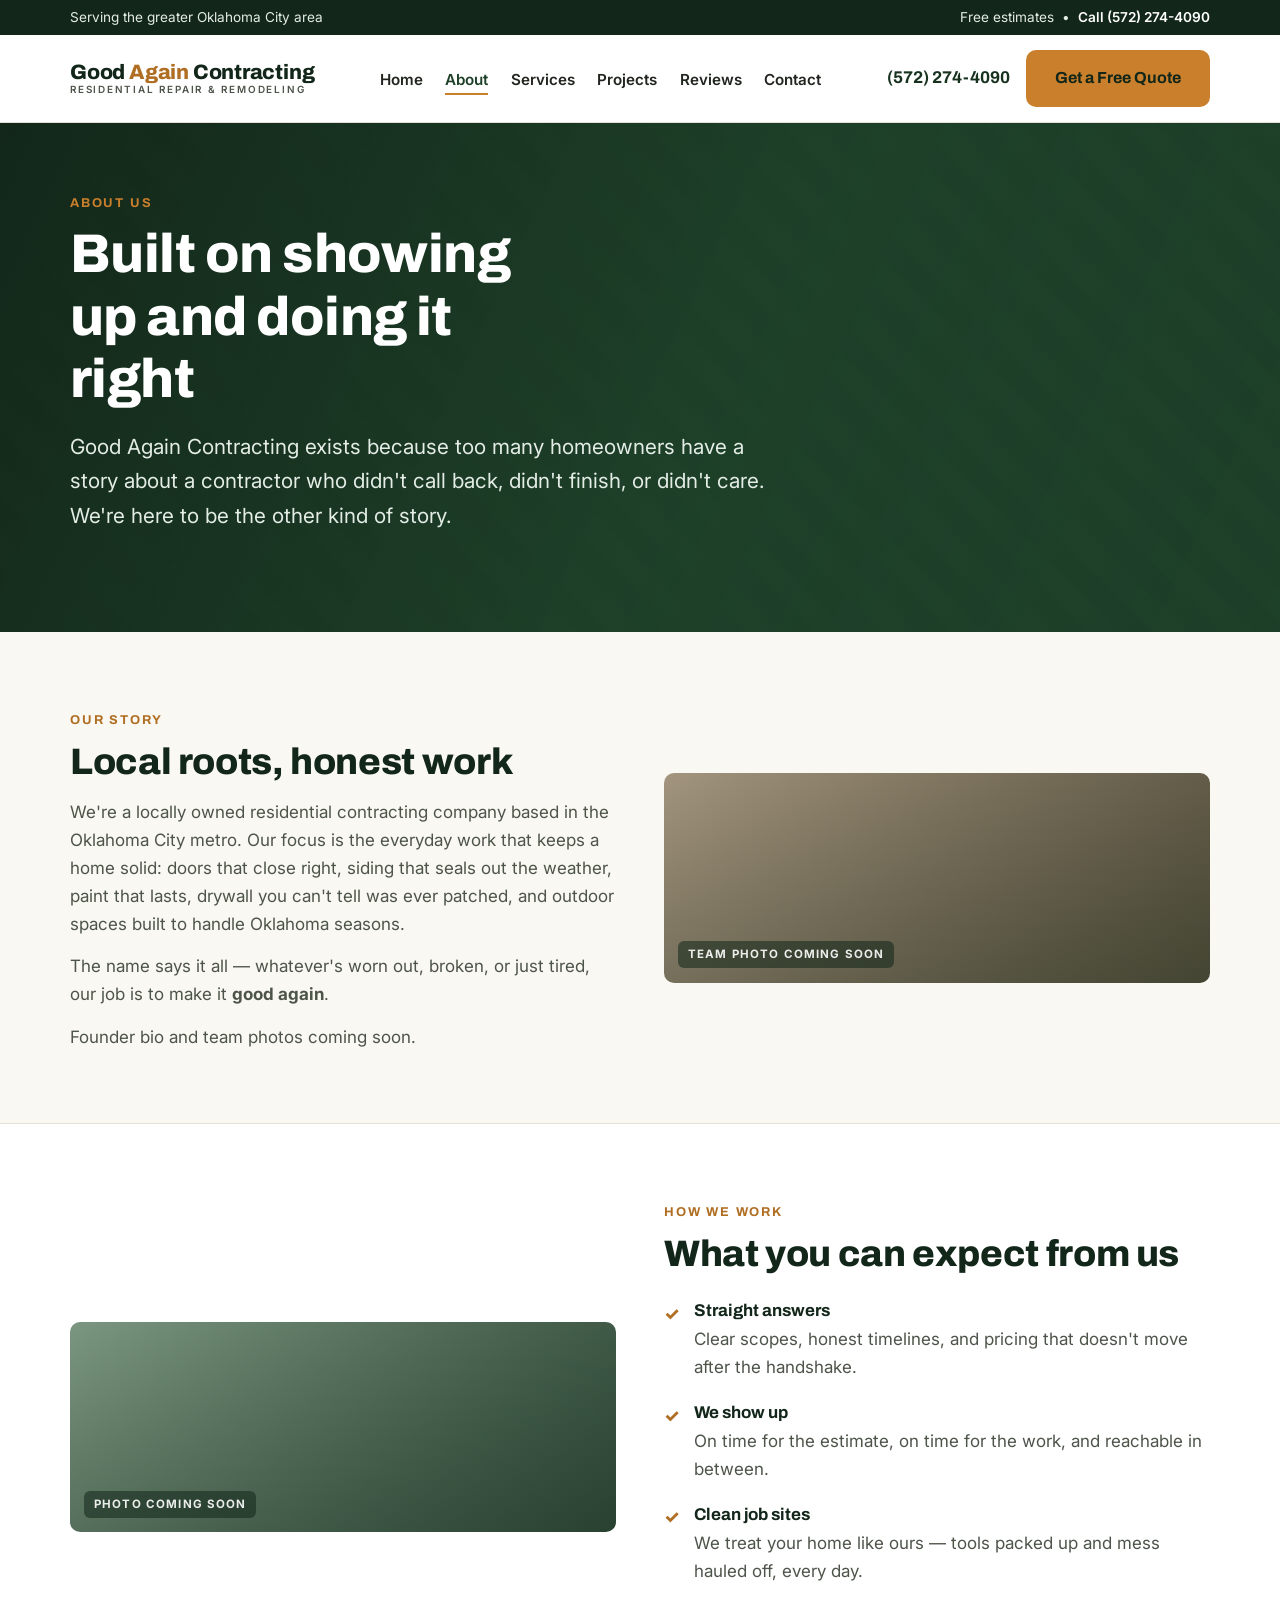
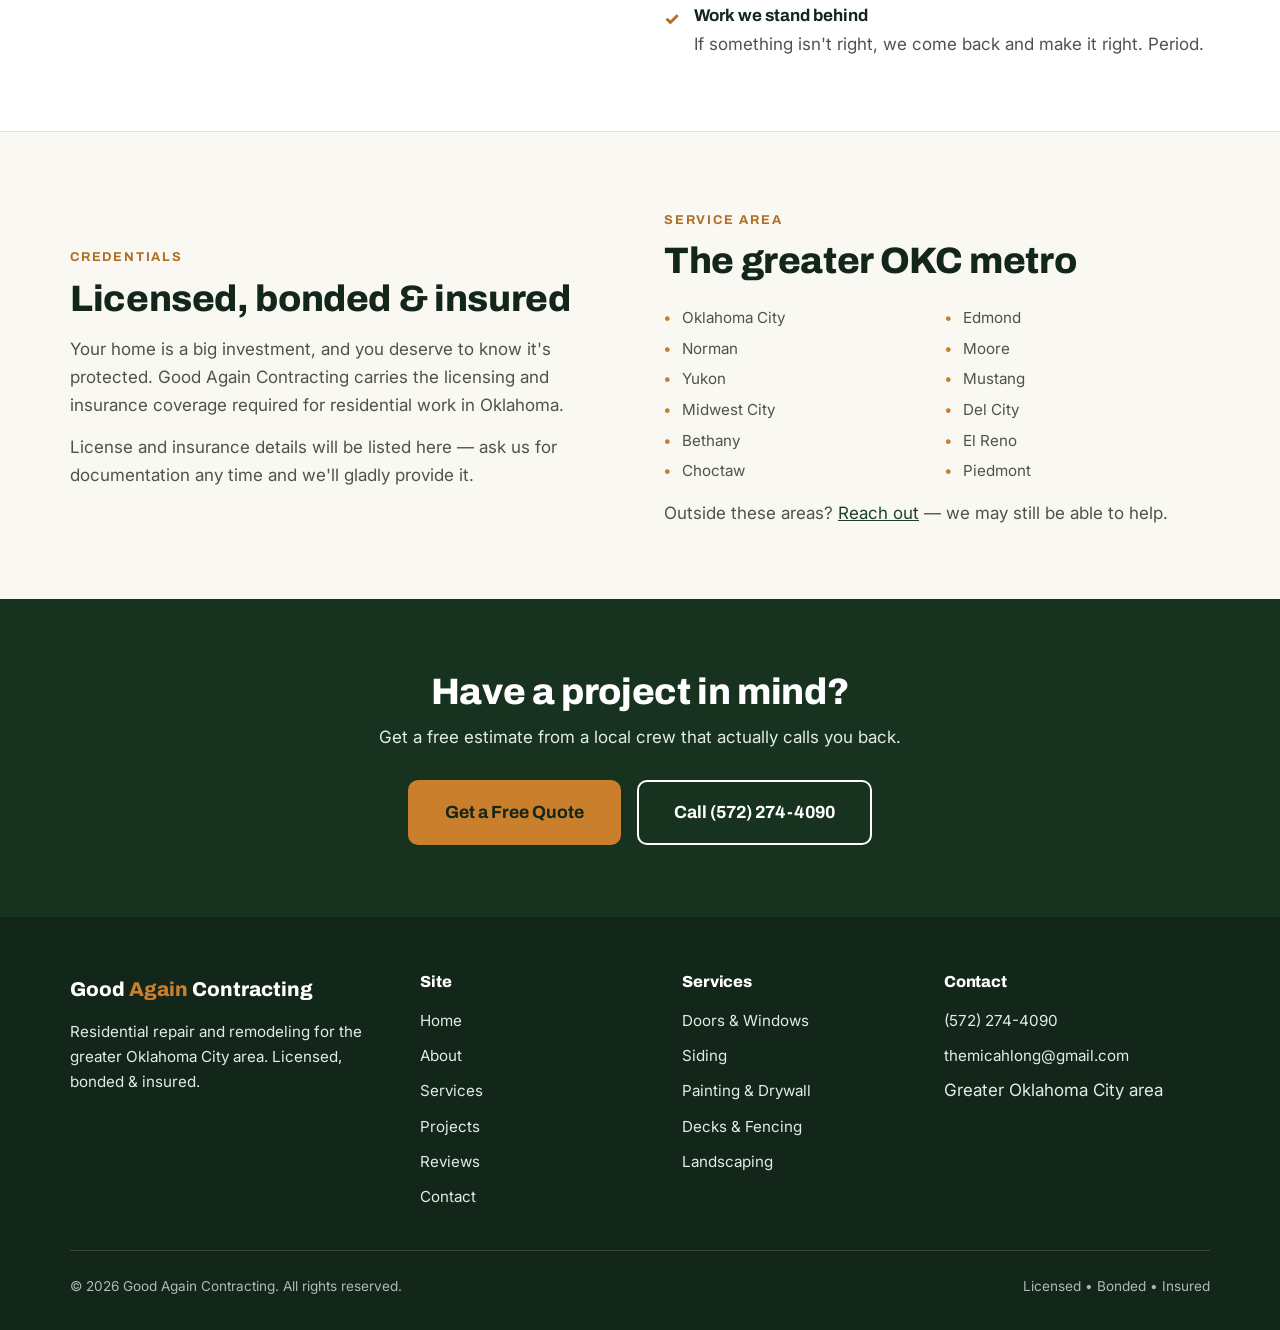
==== about.html @ e202e6f5 "Good Again Contracting marketing site Co-Authored-By: Claude Fable 5 <noreply@anthropic.com>" ====
<!DOCTYPE html>
<html lang="en">
<head>
  <meta charset="UTF-8" />
  <meta name="viewport" content="width=device-width, initial-scale=1.0" />
  <title>About Us | Good Again Contracting — OKC Residential Contractor</title>
  <meta name="description" content="Meet Good Again Contracting — a locally owned, licensed and insured residential contractor serving Oklahoma City, Edmond, Norman, Moore, Yukon, and the surrounding metro." />
  <meta name="geo.region" content="US-OK" />
  <meta name="geo.placename" content="Oklahoma City" />
  <link rel="preconnect" href="https://fonts.googleapis.com" />
  <link rel="preconnect" href="https://fonts.gstatic.com" crossorigin />
  <link href="https://fonts.googleapis.com/css2?family=Archivo:wght@700;800&family=Inter:wght@400;500;600;700&display=swap" rel="stylesheet" />
  <link rel="stylesheet" href="css/styles.css" />
</head>
<body>
  <a class="skip-link" href="#main">Skip to main content</a>

  <div class="topbar">
    <div class="container">
      <span>Serving the greater Oklahoma City area</span>
      <span>Free estimates &nbsp;•&nbsp; <a href="tel:+15722744090">Call (572) 274-4090</a></span>
    </div>
  </div>

  <header class="site-header">
    <div class="container">
      <a class="wordmark" href="index.html">Good <span>Again</span> Contracting<small>Residential Repair &amp; Remodeling</small></a>
      <button class="nav-toggle" aria-expanded="false" aria-controls="site-nav">Menu</button>
      <nav class="site-nav" id="site-nav" aria-label="Main navigation">
        <ul>
          <li><a href="index.html">Home</a></li>
          <li><a href="about.html" aria-current="page">About</a></li>
          <li><a href="services.html">Services</a></li>
          <li><a href="projects.html">Projects</a></li>
          <li><a href="reviews.html">Reviews</a></li>
          <li><a href="contact.html">Contact</a></li>
        </ul>
      </nav>
      <div class="header-cta">
        <a class="header-phone" href="tel:+15722744090">(572) 274-4090</a>
        <a class="btn btn--primary" href="contact.html">Get a Free Quote</a>
      </div>
    </div>
  </header>

  <main id="main">

    <section class="hero" style="padding: 4rem 0;">
      <div class="container">
        <span class="kicker" style="color: var(--amber-500);">About us</span>
        <h1>Built on showing up and doing it right</h1>
        <p class="tagline">Good Again Contracting exists because too many homeowners have a story about a contractor who didn't call back, didn't finish, or didn't care. We're here to be the other kind of story.</p>
      </div>
    </section>

    <section class="section">
      <div class="container split">
        <div>
          <span class="kicker">Our story</span>
          <h2>Local roots, honest work</h2>
          <p style="margin-top: 0.9rem;">We're a locally owned residential contracting company based in the Oklahoma City metro. Our focus is the everyday work that keeps a home solid: doors that close right, siding that seals out the weather, paint that lasts, drywall you can't tell was ever patched, and outdoor spaces built to handle Oklahoma seasons.</p>
          <p style="margin-top: 0.9rem;">The name says it all — whatever's worn out, broken, or just tired, our job is to make it <strong>good again</strong>.</p>
          <p style="margin-top: 0.9rem;"><!-- TODO: Replace with founder bio, photo, and company history when available. -->Founder bio and team photos coming soon.</p>
        </div>
        <div class="ph ph--d" role="img" aria-label="Placeholder photo — the Good Again Contracting team"><span>Team photo coming soon</span></div>
      </div>
    </section>

    <section class="section section--alt">
      <div class="container split">
        <div class="ph ph--a" role="img" aria-label="Placeholder photo — job site in progress"><span>Photo coming soon</span></div>
        <div>
          <span class="kicker">How we work</span>
          <h2>What you can expect from us</h2>
          <ul class="value-list" style="margin-top: 1.4rem;">
            <li><strong>Straight answers</strong> Clear scopes, honest timelines, and pricing that doesn't move after the handshake.</li>
            <li><strong>We show up</strong> On time for the estimate, on time for the work, and reachable in between.</li>
            <li><strong>Clean job sites</strong> We treat your home like ours — tools packed up and mess hauled off, every day.</li>
            <li><strong>Work we stand behind</strong> If something isn't right, we come back and make it right. Period.</li>
          </ul>
        </div>
      </div>
    </section>

    <section class="section">
      <div class="container split">
        <div>
          <span class="kicker">Credentials</span>
          <h2>Licensed, bonded &amp; insured</h2>
          <p style="margin-top: 0.9rem;">Your home is a big investment, and you deserve to know it's protected. Good Again Contracting carries the licensing and insurance coverage required for residential work in Oklahoma.</p>
          <p style="margin-top: 0.9rem;"><!-- TODO: Insert license numbers, bond details, and insurance certificates. -->License and insurance details will be listed here — ask us for documentation any time and we'll gladly provide it.</p>
        </div>
        <div>
          <span class="kicker">Service area</span>
          <h2>The greater OKC metro</h2>
          <ul class="area-list" style="margin-top: 1.4rem;">
            <li>Oklahoma City</li>
            <li>Edmond</li>
            <li>Norman</li>
            <li>Moore</li>
            <li>Yukon</li>
            <li>Mustang</li>
            <li>Midwest City</li>
            <li>Del City</li>
            <li>Bethany</li>
            <li>El Reno</li>
            <li>Choctaw</li>
            <li>Piedmont</li>
          </ul>
          <p style="margin-top: 1rem;">Outside these areas? <a href="contact.html">Reach out</a> — we may still be able to help.</p>
        </div>
      </div>
    </section>

    <section class="section section--green cta-band">
      <div class="container">
        <h2>Have a project in mind?</h2>
        <p>Get a free estimate from a local crew that actually calls you back.</p>
        <div class="hero-actions">
          <a class="btn btn--primary btn--lg" href="contact.html">Get a Free Quote</a>
          <a class="btn btn--outline-light btn--lg" href="tel:+15722744090">Call (572) 274-4090</a>
        </div>
      </div>
    </section>

  </main>

  <footer class="site-footer">
    <div class="container">
      <div class="footer-grid">
        <div>
          <div class="footer-wordmark">Good <span>Again</span> Contracting</div>
          <p style="margin-top: 0.8rem;">Residential repair and remodeling for the greater Oklahoma City area. Licensed, bonded &amp; insured.</p>
        </div>
        <div>
          <h4>Site</h4>
          <ul>
            <li><a href="index.html">Home</a></li>
            <li><a href="about.html">About</a></li>
            <li><a href="services.html">Services</a></li>
            <li><a href="projects.html">Projects</a></li>
            <li><a href="reviews.html">Reviews</a></li>
            <li><a href="contact.html">Contact</a></li>
          </ul>
        </div>
        <div>
          <h4>Services</h4>
          <ul>
            <li><a href="services.html#doors">Doors &amp; Windows</a></li>
            <li><a href="services.html#siding">Siding</a></li>
            <li><a href="services.html#painting">Painting &amp; Drywall</a></li>
            <li><a href="services.html#decks">Decks &amp; Fencing</a></li>
            <li><a href="services.html#landscaping">Landscaping</a></li>
          </ul>
        </div>
        <div>
          <h4>Contact</h4>
          <ul>
            <li><a href="tel:+15722744090">(572) 274-4090</a></li>
            <li><a href="mailto:themicahlong@gmail.com">themicahlong@gmail.com</a></li>
            <li>Greater Oklahoma City area</li>
          </ul>
        </div>
      </div>
      <div class="footer-bottom">
        <span>© <span data-year></span> Good Again Contracting. All rights reserved.</span>
        <span>Licensed • Bonded • Insured</span>
      </div>
    </div>
  </footer>

  <a class="float-call" href="tel:+15722744090">📞 Call Now</a>
  <script src="js/main.js"></script>
</body>
</html>
---- css/styles.css ----
/* ============================================================
   Good Again Contracting — site styles
   Palette: deep forest green + warm amber on warm off-white
   ============================================================ */

:root {
  --green-950: #122619;
  --green-900: #17321f;
  --green-800: #1e4029;
  --green-700: #2a5538;
  --green-100: #e3ece5;
  --amber-600: #b06e22;
  --amber-500: #c97f2b;
  --amber-100: #f6e8d4;
  --paper: #faf8f3;
  --white: #ffffff;
  --ink: #21251f;
  --ink-soft: #4d5449;
  --line: #e4e0d6;
  --radius: 10px;
  --shadow: 0 2px 14px rgba(18, 38, 25, 0.08);
  --shadow-lg: 0 10px 34px rgba(18, 38, 25, 0.14);
  --font-head: "Archivo", "Segoe UI", Arial, sans-serif;
  --font-body: "Inter", "Segoe UI", Arial, sans-serif;
}

* { box-sizing: border-box; margin: 0; padding: 0; }

html { scroll-behavior: smooth; }

body {
  font-family: var(--font-body);
  font-size: 1.0625rem;
  line-height: 1.65;
  color: var(--ink);
  background: var(--paper);
}

img { max-width: 100%; display: block; }

h1, h2, h3, h4 {
  font-family: var(--font-head);
  font-weight: 800;
  line-height: 1.15;
  color: var(--green-950);
  letter-spacing: -0.01em;
}

h1 { font-size: clamp(2.1rem, 5.5vw, 3.4rem); }
h2 { font-size: clamp(1.6rem, 3.5vw, 2.3rem); }
h3 { font-size: 1.25rem; }

p { color: var(--ink-soft); }

a { color: var(--green-800); }

.container {
  width: min(1140px, 92%);
  margin: 0 auto;
}

.section { padding: 4.5rem 0; }
.section--tight { padding: 3rem 0; }
.section--alt { background: var(--white); border-top: 1px solid var(--line); border-bottom: 1px solid var(--line); }
.section--green { background: var(--green-900); }
.section--green h2 { color: var(--white); }
.section--green p { color: var(--green-100); }

.kicker {
  display: inline-block;
  font-family: var(--font-head);
  font-weight: 700;
  font-size: 0.8rem;
  letter-spacing: 0.14em;
  text-transform: uppercase;
  color: var(--amber-600);
  margin-bottom: 0.6rem;
}

.section-head { max-width: 640px; margin-bottom: 2.5rem; }
.section-head--center { margin-left: auto; margin-right: auto; text-align: center; }
.section-head p { margin-top: 0.75rem; }

/* ---------- Buttons ---------- */

.btn {
  display: inline-block;
  font-family: var(--font-head);
  font-weight: 700;
  font-size: 1rem;
  text-decoration: none;
  text-align: center;
  padding: 0.85rem 1.7rem;
  border-radius: var(--radius);
  border: 2px solid transparent;
  cursor: pointer;
  transition: background 0.15s ease, color 0.15s ease, border-color 0.15s ease;
}

.btn--primary { background: var(--amber-500); color: var(--green-950); }
.btn--primary:hover, .btn--primary:focus { background: var(--amber-600); color: var(--white); }

.btn--outline { border-color: var(--green-800); color: var(--green-800); background: transparent; }
.btn--outline:hover, .btn--outline:focus { background: var(--green-800); color: var(--white); }

.btn--outline-light { border-color: var(--white); color: var(--white); background: transparent; }
.btn--outline-light:hover, .btn--outline-light:focus { background: var(--white); color: var(--green-900); }

.btn--lg { padding: 1rem 2.2rem; font-size: 1.1rem; }

/* ---------- Header ---------- */

.topbar {
  background: var(--green-950);
  color: var(--green-100);
  font-size: 0.85rem;
  padding: 0.4rem 0;
}

.topbar .container {
  display: flex;
  justify-content: space-between;
  gap: 1rem;
  flex-wrap: wrap;
}

.topbar a { color: var(--white); text-decoration: none; font-weight: 600; }
.topbar a:hover { text-decoration: underline; }

.site-header {
  position: sticky;
  top: 0;
  z-index: 50;
  background: var(--white);
  border-bottom: 1px solid var(--line);
}

.site-header.is-scrolled { box-shadow: var(--shadow); }

.site-header .container {
  display: flex;
  align-items: center;
  justify-content: space-between;
  gap: 1rem;
  padding-top: 0.9rem;
  padding-bottom: 0.9rem;
}

.wordmark {
  font-family: var(--font-head);
  font-weight: 800;
  font-size: 1.3rem;
  line-height: 1.1;
  color: var(--green-950);
  text-decoration: none;
  letter-spacing: -0.01em;
}

.wordmark span { color: var(--amber-600); }

.wordmark small {
  display: block;
  font-family: var(--font-body);
  font-weight: 600;
  font-size: 0.62rem;
  letter-spacing: 0.18em;
  text-transform: uppercase;
  color: var(--ink-soft);
}

.site-nav ul {
  display: flex;
  gap: 1.4rem;
  list-style: none;
  align-items: center;
}

.site-nav a {
  font-weight: 600;
  font-size: 0.95rem;
  text-decoration: none;
  color: var(--ink);
  padding: 0.3rem 0;
  border-bottom: 2px solid transparent;
}

.site-nav a:hover { color: var(--green-800); }
.site-nav a[aria-current="page"] { color: var(--green-800); border-bottom-color: var(--amber-500); }

.header-cta { display: flex; align-items: center; gap: 1rem; }

.header-phone {
  font-family: var(--font-head);
  font-weight: 700;
  text-decoration: none;
  color: var(--green-900);
  white-space: nowrap;
}
.header-phone:hover { color: var(--amber-600); }

.nav-toggle {
  display: none;
  background: none;
  border: 2px solid var(--green-900);
  border-radius: 8px;
  padding: 0.4rem 0.65rem;
  font-family: var(--font-head);
  font-weight: 700;
  font-size: 0.9rem;
  color: var(--green-900);
  cursor: pointer;
}

/* ---------- Hero ---------- */

.hero {
  background:
    linear-gradient(115deg, rgba(18, 38, 25, 0.96) 0%, rgba(30, 64, 41, 0.88) 55%, rgba(30, 64, 41, 0.72) 100%),
    repeating-linear-gradient(45deg, #1e4029 0 24px, #1a3a25 24px 48px);
  color: var(--white);
  padding: 6rem 0 6.5rem;
}

.hero h1 { color: var(--white); max-width: 15ch; }

.hero .tagline {
  font-size: clamp(1.05rem, 2vw, 1.3rem);
  color: var(--green-100);
  max-width: 55ch;
  margin: 1.2rem 0 2.2rem;
}

.hero-actions { display: flex; gap: 1rem; flex-wrap: wrap; }

.hero-trust {
  display: flex;
  flex-wrap: wrap;
  gap: 0.6rem 1.8rem;
  margin-top: 2.8rem;
  padding-top: 1.6rem;
  border-top: 1px solid rgba(255, 255, 255, 0.22);
  list-style: none;
}

.hero-trust li {
  font-size: 0.92rem;
  font-weight: 600;
  color: var(--green-100);
  display: flex;
  align-items: center;
  gap: 0.45rem;
}

.hero-trust li::before { content: "✓"; color: var(--amber-500); font-weight: 800; }

/* ---------- Placeholder photos ---------- */

.ph {
  border-radius: var(--radius);
  min-height: 210px;
  display: flex;
  align-items: flex-end;
  padding: 0.9rem;
  background:
    linear-gradient(160deg, rgba(18, 38, 25, 0.15), rgba(18, 38, 25, 0.55)),
    linear-gradient(135deg, #7d9b83, #44614d);
}

.ph--a { background: linear-gradient(160deg, rgba(18,38,25,.12), rgba(18,38,25,.5)), linear-gradient(135deg, #8aa68f, #3f5c48); }
.ph--b { background: linear-gradient(160deg, rgba(18,38,25,.12), rgba(18,38,25,.5)), linear-gradient(135deg, #c8a06a, #8a6534); }
.ph--c { background: linear-gradient(160deg, rgba(18,38,25,.12), rgba(18,38,25,.5)), linear-gradient(135deg, #9aa9b5, #5c6d7a); }
.ph--d { background: linear-gradient(160deg, rgba(18,38,25,.12), rgba(18,38,25,.5)), linear-gradient(135deg, #b7a48c, #75634c); }

.ph span {
  font-size: 0.72rem;
  font-weight: 700;
  letter-spacing: 0.1em;
  text-transform: uppercase;
  color: rgba(255, 255, 255, 0.9);
  background: rgba(18, 38, 25, 0.55);
  padding: 0.25rem 0.6rem;
  border-radius: 6px;
}

/* ---------- Cards & grids ---------- */

.grid { display: grid; gap: 1.5rem; }
.grid--2 { grid-template-columns: repeat(2, 1fr); }
.grid--3 { grid-template-columns: repeat(3, 1fr); }
.grid--4 { grid-template-columns: repeat(4, 1fr); }

.card {
  background: var(--white);
  border: 1px solid var(--line);
  border-radius: var(--radius);
  overflow: hidden;
  box-shadow: var(--shadow);
  display: flex;
  flex-direction: column;
}

.card .ph { border-radius: 0; min-height: 180px; }

.card-body { padding: 1.3rem; flex: 1; display: flex; flex-direction: column; gap: 0.55rem; }
.card-body h3 { color: var(--green-900); }
.card-body p { font-size: 0.97rem; flex: 1; }

.card-link {
  font-family: var(--font-head);
  font-weight: 700;
  font-size: 0.95rem;
  color: var(--amber-600);
  text-decoration: none;
}
.card-link:hover { text-decoration: underline; }

/* Stat / trust band */

.stats {
  display: grid;
  grid-template-columns: repeat(4, 1fr);
  gap: 1.5rem;
  text-align: center;
}

.stat strong {
  display: block;
  font-family: var(--font-head);
  font-weight: 800;
  font-size: 2rem;
  color: var(--amber-500);
}

.stat span { color: var(--green-100); font-size: 0.95rem; }

/* ---------- Portfolio filters ---------- */

.filters {
  display: flex;
  flex-wrap: wrap;
  gap: 0.6rem;
  margin-bottom: 2rem;
}

.filter-btn {
  font-family: var(--font-head);
  font-weight: 700;
  font-size: 0.88rem;
  padding: 0.5rem 1.1rem;
  border-radius: 999px;
  border: 2px solid var(--green-800);
  background: transparent;
  color: var(--green-800);
  cursor: pointer;
  transition: background 0.15s ease, color 0.15s ease;
}

.filter-btn:hover { background: var(--green-100); }
.filter-btn.is-active { background: var(--green-800); color: var(--white); }

.project-card[hidden] { display: none; }

.badge {
  display: inline-block;
  font-size: 0.72rem;
  font-weight: 700;
  letter-spacing: 0.08em;
  text-transform: uppercase;
  color: var(--green-800);
  background: var(--green-100);
  border-radius: 6px;
  padding: 0.2rem 0.55rem;
  width: fit-content;
}

/* ---------- Testimonials ---------- */

.review-card {
  background: var(--white);
  border: 1px solid var(--line);
  border-radius: var(--radius);
  box-shadow: var(--shadow);
  padding: 1.6rem;
  display: flex;
  flex-direction: column;
  gap: 0.8rem;
}

.stars { color: var(--amber-500); letter-spacing: 0.15em; font-size: 1rem; }

.review-card blockquote { font-size: 1rem; color: var(--ink); font-style: italic; }

.review-card cite {
  font-style: normal;
  font-family: var(--font-head);
  font-weight: 700;
  font-size: 0.92rem;
  color: var(--green-900);
}

.review-card cite small { display: block; font-family: var(--font-body); font-weight: 500; color: var(--ink-soft); }

/* Rotating quote on home */

.rotator {
  max-width: 720px;
  margin: 0 auto;
  text-align: center;
  min-height: 170px;
}

.rotator blockquote {
  font-size: clamp(1.1rem, 2.2vw, 1.35rem);
  font-style: italic;
  color: var(--white);
  margin: 0.8rem 0;
}

.rotator cite { color: var(--amber-500); font-style: normal; font-family: var(--font-head); font-weight: 700; }

.rotator-dots { display: flex; justify-content: center; gap: 0.5rem; margin-top: 1.2rem; }

.rotator-dots button {
  width: 11px;
  height: 11px;
  border-radius: 50%;
  border: none;
  background: rgba(255, 255, 255, 0.35);
  cursor: pointer;
  padding: 0;
}

.rotator-dots button.is-active { background: var(--amber-500); }

/* ---------- Forms ---------- */

.form-grid { display: grid; grid-template-columns: 1fr 1fr; gap: 1.1rem; }
.form-grid .full { grid-column: 1 / -1; }

.field label {
  display: block;
  font-family: var(--font-head);
  font-weight: 700;
  font-size: 0.88rem;
  margin-bottom: 0.35rem;
  color: var(--green-950);
}

.field input,
.field select,
.field textarea {
  width: 100%;
  font-family: var(--font-body);
  font-size: 1rem;
  padding: 0.75rem 0.9rem;
  border: 1.5px solid var(--line);
  border-radius: 8px;
  background: var(--white);
  color: var(--ink);
}

.field input:focus,
.field select:focus,
.field textarea:focus {
  outline: 2px solid var(--amber-500);
  outline-offset: 1px;
  border-color: var(--amber-500);
}

.field textarea { resize: vertical; min-height: 120px; }

.form-note { font-size: 0.9rem; color: var(--ink-soft); }

.form-success {
  background: var(--green-100);
  border: 1.5px solid var(--green-700);
  border-radius: var(--radius);
  padding: 1rem 1.2rem;
  color: var(--green-950);
  font-weight: 600;
}

/* ---------- CTA band ---------- */

.cta-band { text-align: center; }

.cta-band h2 { margin-bottom: 0.6rem; }
.cta-band p { max-width: 52ch; margin: 0 auto 1.8rem; }
.cta-band .hero-actions { justify-content: center; }

/* ---------- Contact page ---------- */

.contact-layout { display: grid; grid-template-columns: 1.2fr 0.8fr; gap: 2.5rem; align-items: start; }

.contact-aside {
  background: var(--white);
  border: 1px solid var(--line);
  border-radius: var(--radius);
  box-shadow: var(--shadow);
  padding: 1.8rem;
  display: flex;
  flex-direction: column;
  gap: 1.3rem;
}

.contact-aside h3 { color: var(--green-900); }

.contact-aside .big-phone {
  font-family: var(--font-head);
  font-weight: 800;
  font-size: 1.5rem;
  color: var(--green-900);
  text-decoration: none;
}
.contact-aside .big-phone:hover { color: var(--amber-600); }

.area-list { list-style: none; display: grid; grid-template-columns: 1fr 1fr; gap: 0.35rem 1rem; }
.area-list li { font-size: 0.95rem; color: var(--ink-soft); padding-left: 1.1rem; position: relative; }
.area-list li::before { content: "•"; color: var(--amber-500); position: absolute; left: 0; font-weight: 800; }

/* ---------- Value list (About) ---------- */

.value-list { list-style: none; display: grid; gap: 1.1rem; }
.value-list li { padding-left: 1.9rem; position: relative; color: var(--ink-soft); }
.value-list li strong { color: var(--green-950); display: block; font-family: var(--font-head); }
.value-list li::before { content: "✓"; position: absolute; left: 0; top: 0.1rem; color: var(--amber-600); font-weight: 800; font-size: 1.1rem; }

.split { display: grid; grid-template-columns: 1fr 1fr; gap: 3rem; align-items: center; }

/* ---------- Footer ---------- */

.site-footer { background: var(--green-950); color: var(--green-100); padding: 3.5rem 0 2rem; }

.footer-grid { display: grid; grid-template-columns: 1.4fr 1fr 1fr 1.2fr; gap: 2.5rem; margin-bottom: 2.5rem; }

.site-footer h4 { color: var(--white); font-size: 1rem; margin-bottom: 0.9rem; }
.site-footer ul { list-style: none; display: grid; gap: 0.45rem; }
.site-footer a { color: var(--green-100); text-decoration: none; font-size: 0.95rem; }
.site-footer a:hover { color: var(--amber-500); }
.site-footer p { color: var(--green-100); font-size: 0.95rem; }

.footer-wordmark { font-family: var(--font-head); font-weight: 800; font-size: 1.25rem; color: var(--white); }
.footer-wordmark span { color: var(--amber-500); }

.footer-bottom {
  border-top: 1px solid rgba(255, 255, 255, 0.15);
  padding-top: 1.5rem;
  display: flex;
  justify-content: space-between;
  flex-wrap: wrap;
  gap: 0.8rem;
  font-size: 0.85rem;
  color: rgba(227, 236, 229, 0.75);
}

/* ---------- Floating call button (mobile) ---------- */

.float-call {
  display: none;
  position: fixed;
  right: 1rem;
  bottom: 1rem;
  z-index: 60;
  background: var(--amber-500);
  color: var(--green-950);
  font-family: var(--font-head);
  font-weight: 800;
  text-decoration: none;
  padding: 0.9rem 1.4rem;
  border-radius: 999px;
  box-shadow: var(--shadow-lg);
}

/* ---------- Utilities ---------- */

.skip-link {
  position: absolute;
  left: -999px;
  top: 0;
  background: var(--amber-500);
  color: var(--green-950);
  font-weight: 700;
  padding: 0.6rem 1rem;
  z-index: 100;
}
.skip-link:focus { left: 0; }

.mt-2 { margin-top: 2rem; }

/* ---------- Responsive ---------- */

@media (max-width: 960px) {
  .grid--4 { grid-template-columns: repeat(2, 1fr); }
  .grid--3 { grid-template-columns: repeat(2, 1fr); }
  .footer-grid { grid-template-columns: 1fr 1fr; }
  .split, .contact-layout { grid-template-columns: 1fr; }
  .stats { grid-template-columns: repeat(2, 1fr); }
  .site-nav {
    display: none;
    position: absolute;
    top: 100%;
    left: 0;
    right: 0;
    background: var(--white);
    border-bottom: 1px solid var(--line);
    box-shadow: var(--shadow-lg);
    padding: 1rem 4%;
  }
  .site-nav.is-open { display: block; }
  .site-nav ul { flex-direction: column; align-items: flex-start; gap: 0.9rem; }
  .nav-toggle { display: block; }
  .header-cta .btn { display: none; }
}

@media (max-width: 640px) {
  .section { padding: 3.2rem 0; }
  .grid--2, .grid--3, .grid--4 { grid-template-columns: 1fr; }
  .form-grid { grid-template-columns: 1fr; }
  .hero { padding: 4rem 0 4.5rem; }
  .footer-grid { grid-template-columns: 1fr; }
  .float-call { display: inline-block; }
  .topbar .container { justify-content: center; text-align: center; }
  .header-phone { display: none; }
  .stats { grid-template-columns: 1fr 1fr; }
}
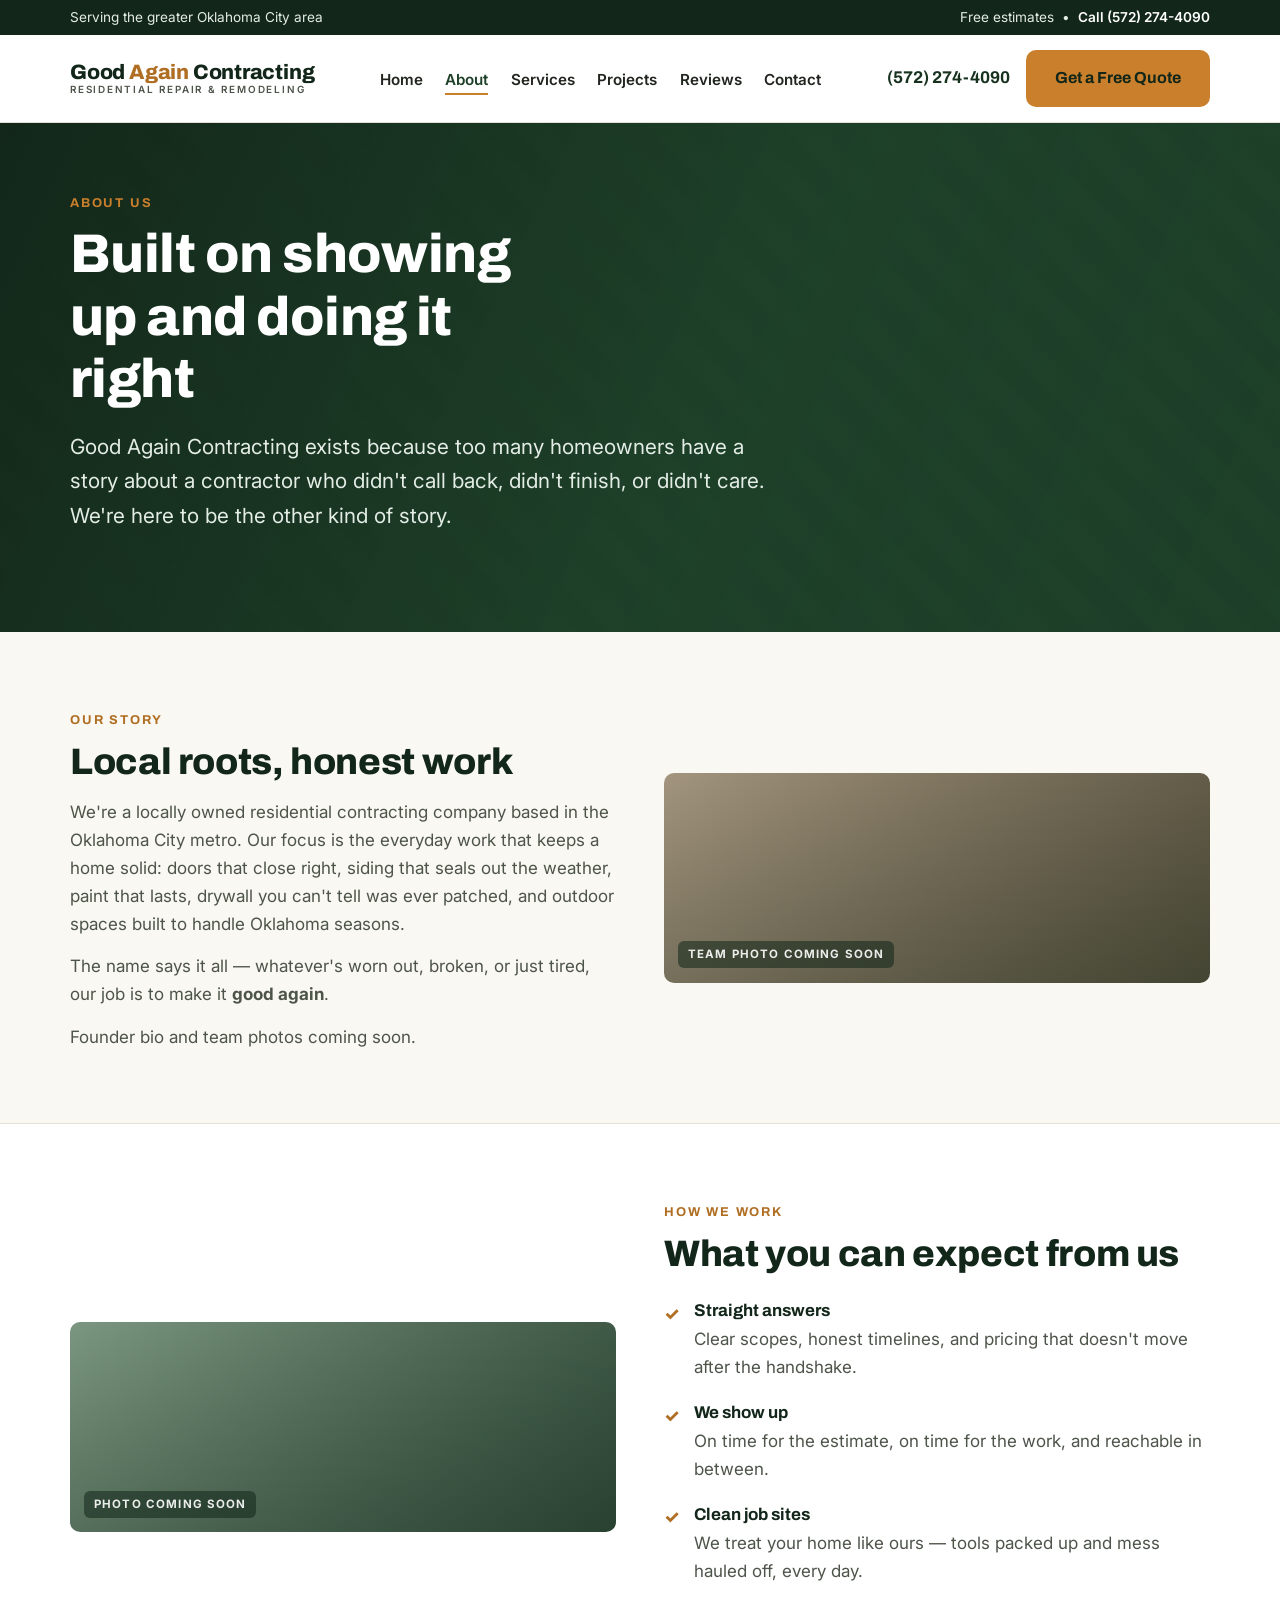
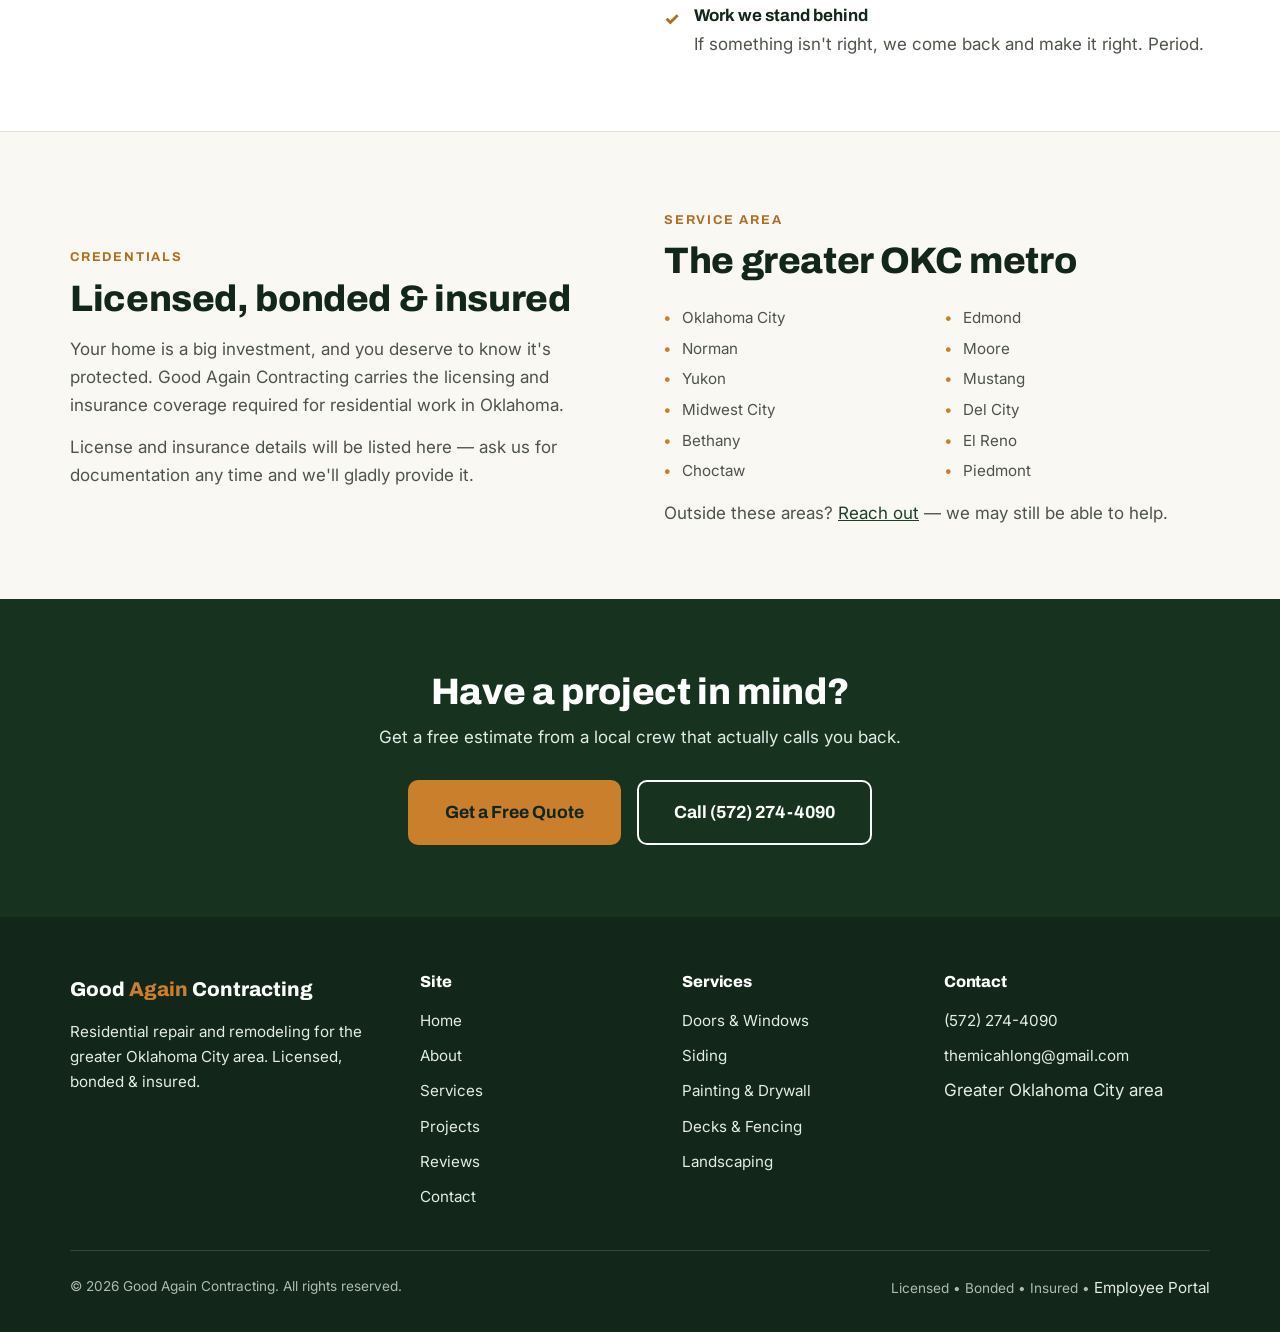
==== commit d513a109: "Add Employee Portal link to site footer Links to https://portal.goodagaincontracting.com from the fo" ====
--- a/about.html
+++ b/about.html
@@ -164,7 +164,7 @@
       </div>
       <div class="footer-bottom">
         <span>© <span data-year></span> Good Again Contracting. All rights reserved.</span>
-        <span>Licensed • Bonded • Insured</span>
+        <span>Licensed • Bonded • Insured • <a href="https://portal.goodagaincontracting.com">Employee Portal</a></span>
       </div>
     </div>
   </footer>
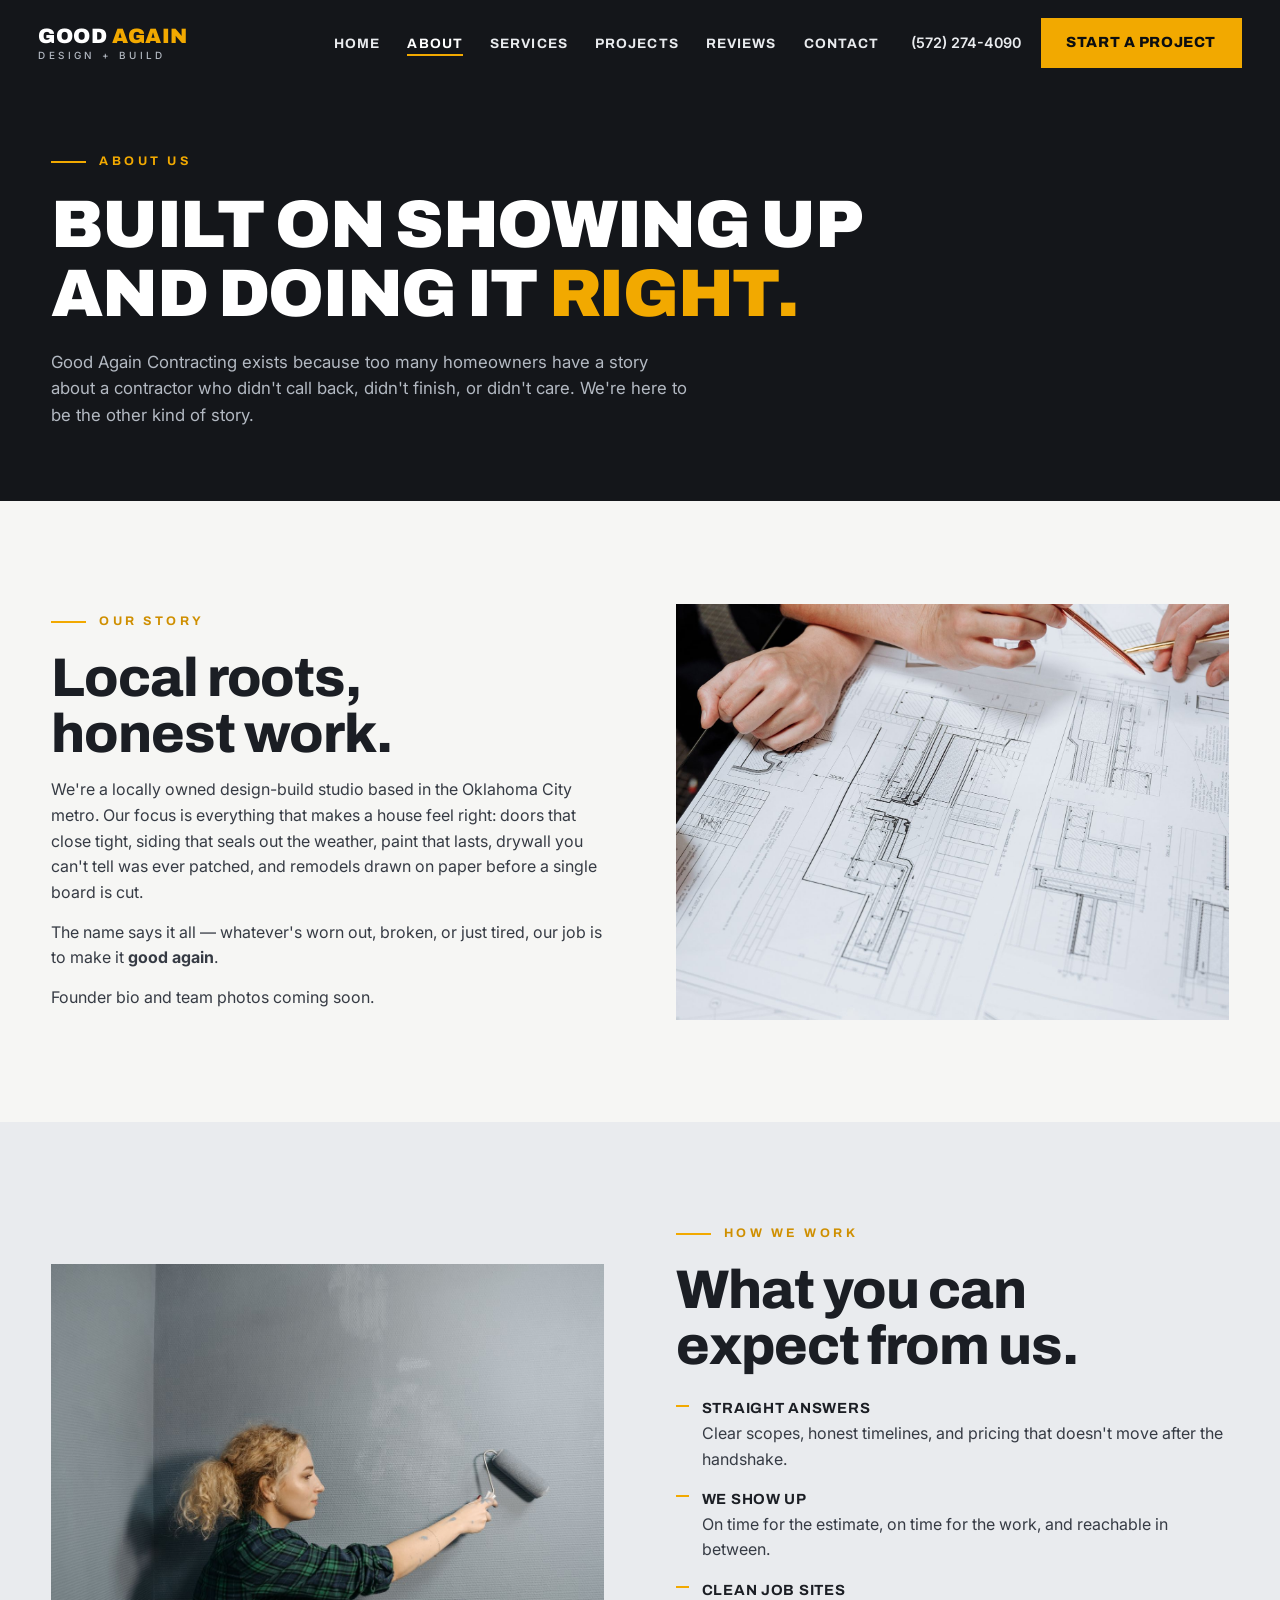
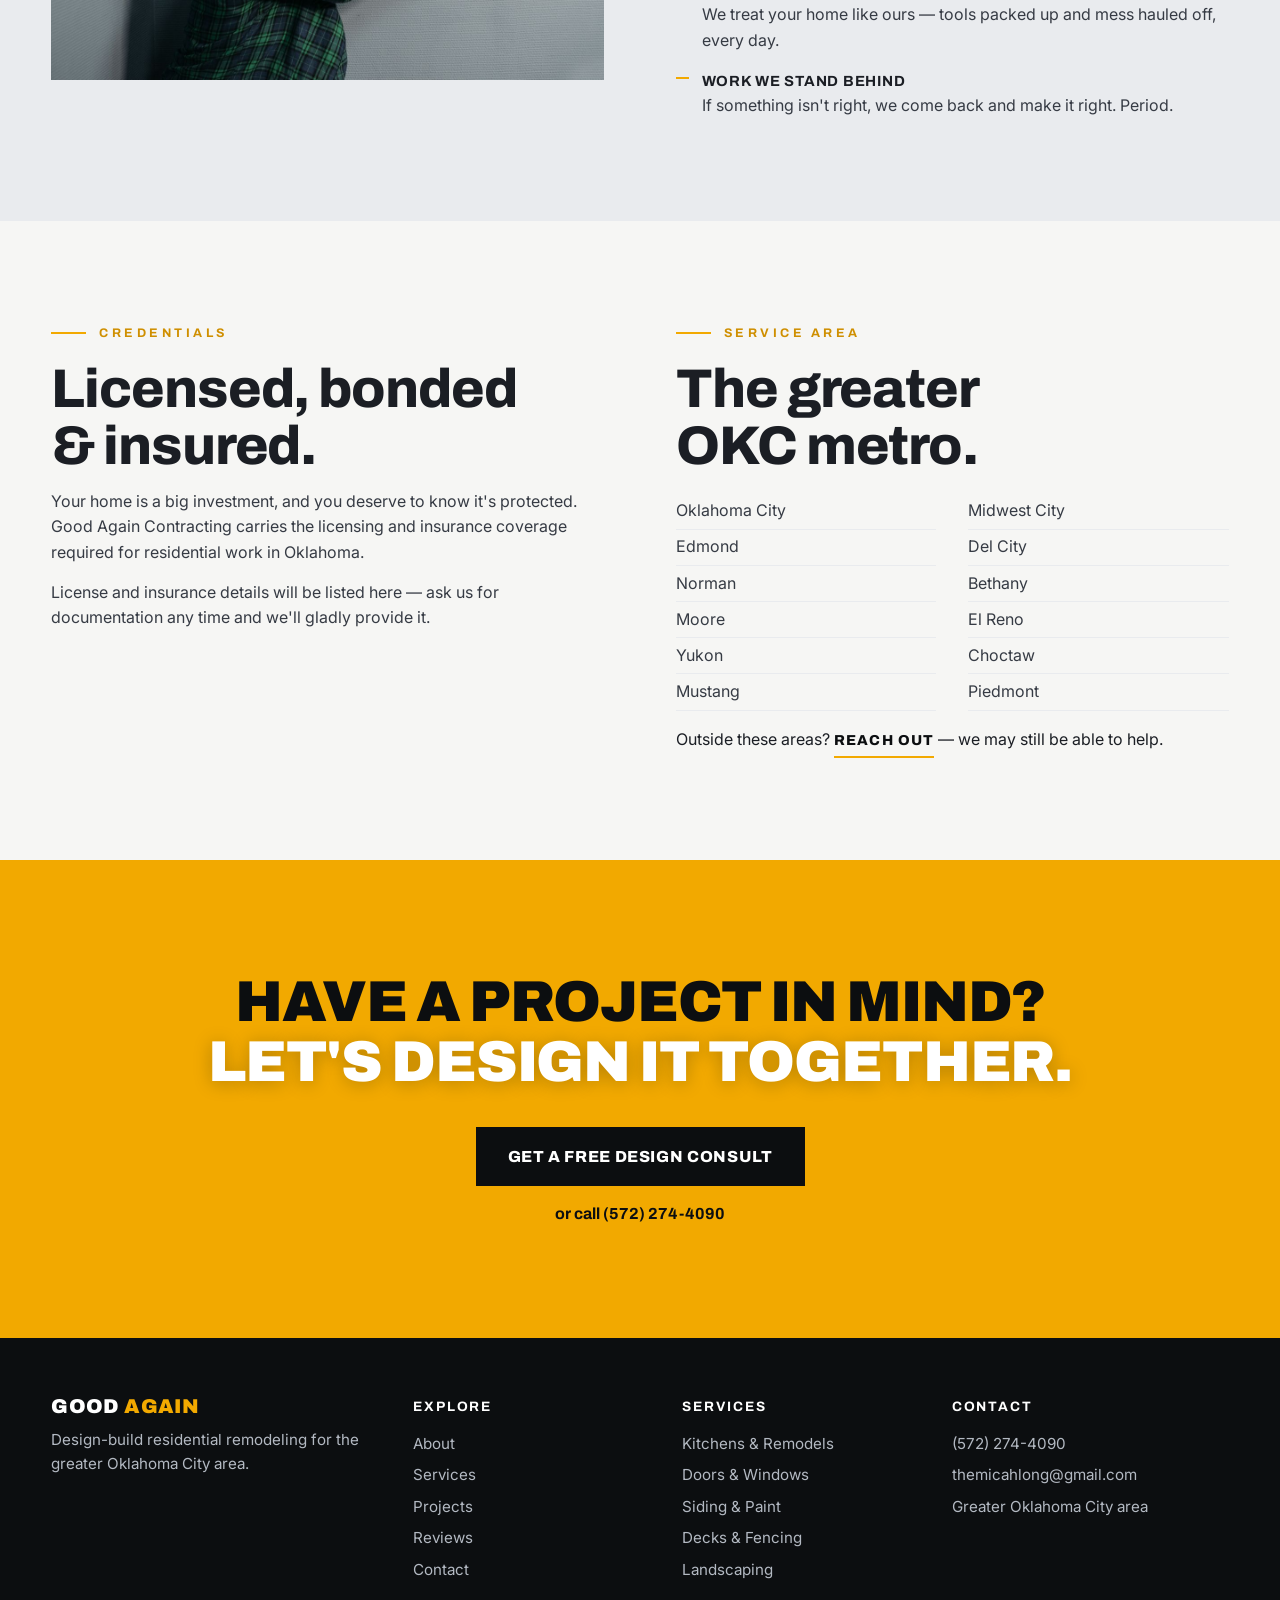
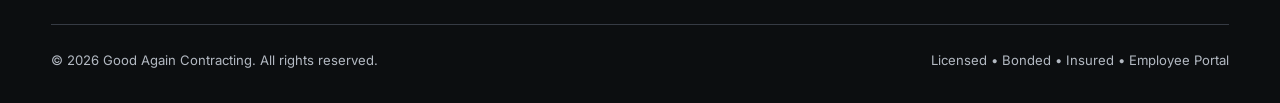
==== commit f1a157da: "Full studio redesign: gunmetal/gold design-build brand across all six pages New homepage with scroll" ====
--- a/about.html
+++ b/about.html
@@ -3,29 +3,22 @@
 <head>
   <meta charset="UTF-8" />
   <meta name="viewport" content="width=device-width, initial-scale=1.0" />
-  <title>About Us | Good Again Contracting — OKC Residential Contractor</title>
-  <meta name="description" content="Meet Good Again Contracting — a locally owned, licensed and insured residential contractor serving Oklahoma City, Edmond, Norman, Moore, Yukon, and the surrounding metro." />
+  <title>About Us | Good Again Contracting — OKC Design + Build Studio</title>
+  <meta name="description" content="Meet Good Again Contracting — a locally owned, licensed and insured design-build residential studio serving Oklahoma City, Edmond, Norman, Moore, Yukon, and the surrounding metro." />
   <meta name="geo.region" content="US-OK" />
   <meta name="geo.placename" content="Oklahoma City" />
   <link rel="preconnect" href="https://fonts.googleapis.com" />
   <link rel="preconnect" href="https://fonts.gstatic.com" crossorigin />
-  <link href="https://fonts.googleapis.com/css2?family=Archivo:wght@700;800&family=Inter:wght@400;500;600;700&display=swap" rel="stylesheet" />
-  <link rel="stylesheet" href="css/styles.css" />
+  <link href="https://fonts.googleapis.com/css2?family=Archivo:wght@500;700;800;900&family=Inter:wght@400;500;600&display=swap" rel="stylesheet" />
+  <link rel="stylesheet" href="css/home.css" />
 </head>
 <body>
   <a class="skip-link" href="#main">Skip to main content</a>
 
-  <div class="topbar">
-    <div class="container">
-      <span>Serving the greater Oklahoma City area</span>
-      <span>Free estimates &nbsp;•&nbsp; <a href="tel:+15722744090">Call (572) 274-4090</a></span>
-    </div>
-  </div>
-
-  <header class="site-header">
-    <div class="container">
-      <a class="wordmark" href="index.html">Good <span>Again</span> Contracting<small>Residential Repair &amp; Remodeling</small></a>
-      <button class="nav-toggle" aria-expanded="false" aria-controls="site-nav">Menu</button>
+  <header class="hd">
+    <div class="hd-inner">
+      <a class="wordmark" href="index.html">GOOD <span>AGAIN</span><small>Design + Build</small></a>
+      <button class="nav-toggle" aria-expanded="false" aria-controls="site-nav"><span></span><span></span></button>
       <nav class="site-nav" id="site-nav" aria-label="Main navigation">
         <ul>
           <li><a href="index.html">Home</a></li>
@@ -36,43 +29,47 @@
           <li><a href="contact.html">Contact</a></li>
         </ul>
       </nav>
-      <div class="header-cta">
-        <a class="header-phone" href="tel:+15722744090">(572) 274-4090</a>
-        <a class="btn btn--primary" href="contact.html">Get a Free Quote</a>
+      <div class="hd-cta">
+        <a class="hd-phone" href="tel:+15722744090">(572) 274-4090</a>
+        <a class="btn btn--gold" href="contact.html">Start a project</a>
       </div>
     </div>
   </header>
 
   <main id="main">
 
-    <section class="hero" style="padding: 4rem 0;">
-      <div class="container">
-        <span class="kicker" style="color: var(--amber-500);">About us</span>
-        <h1>Built on showing up and doing it right</h1>
+    <section class="page-hero">
+      <div class="wrap">
+        <p class="kicker">About us</p>
+        <h1>Built on showing up<br />and doing it <em>right.</em></h1>
         <p class="tagline">Good Again Contracting exists because too many homeowners have a story about a contractor who didn't call back, didn't finish, or didn't care. We're here to be the other kind of story.</p>
       </div>
     </section>
 
-    <section class="section">
-      <div class="container split">
+    <section class="sec">
+      <div class="wrap split">
         <div>
-          <span class="kicker">Our story</span>
-          <h2>Local roots, honest work</h2>
-          <p style="margin-top: 0.9rem;">We're a locally owned residential contracting company based in the Oklahoma City metro. Our focus is the everyday work that keeps a home solid: doors that close right, siding that seals out the weather, paint that lasts, drywall you can't tell was ever patched, and outdoor spaces built to handle Oklahoma seasons.</p>
-          <p style="margin-top: 0.9rem;">The name says it all — whatever's worn out, broken, or just tired, our job is to make it <strong>good again</strong>.</p>
-          <p style="margin-top: 0.9rem;"><!-- TODO: Replace with founder bio, photo, and company history when available. -->Founder bio and team photos coming soon.</p>
+          <p class="kicker rv">Our story</p>
+          <h2 class="rv d1">Local roots,<br />honest work.</h2>
+          <p class="rv d2">We're a locally owned design-build studio based in the Oklahoma City metro. Our focus is everything that makes a house feel right: doors that close tight, siding that seals out the weather, paint that lasts, drywall you can't tell was ever patched, and remodels drawn on paper before a single board is cut.</p>
+          <p class="rv d2">The name says it all — whatever's worn out, broken, or just tired, our job is to make it <strong>good again</strong>.</p>
+          <p class="rv d3"><!-- TODO: Replace with founder bio, photo, and company history when available. -->Founder bio and team photos coming soon.</p>
         </div>
-        <div class="ph ph--d" role="img" aria-label="Placeholder photo — the Good Again Contracting team"><span>Team photo coming soon</span></div>
+        <figure class="rv d2">
+          <img src="assets/design-consult.jpg" alt="The team reviewing plans at the drawing table" loading="lazy" />
+        </figure>
       </div>
     </section>
 
-    <section class="section section--alt">
-      <div class="container split">
-        <div class="ph ph--a" role="img" aria-label="Placeholder photo — job site in progress"><span>Photo coming soon</span></div>
+    <section class="sec sec--alt">
+      <div class="wrap split">
+        <figure class="rv d1">
+          <img src="assets/paint.jpg" alt="Careful interior paint work in progress" loading="lazy" />
+        </figure>
         <div>
-          <span class="kicker">How we work</span>
-          <h2>What you can expect from us</h2>
-          <ul class="value-list" style="margin-top: 1.4rem;">
+          <p class="kicker rv">How we work</p>
+          <h2 class="rv d1">What you can<br />expect from us.</h2>
+          <ul class="value-list rv d2">
             <li><strong>Straight answers</strong> Clear scopes, honest timelines, and pricing that doesn't move after the handshake.</li>
             <li><strong>We show up</strong> On time for the estimate, on time for the work, and reachable in between.</li>
             <li><strong>Clean job sites</strong> We treat your home like ours — tools packed up and mess hauled off, every day.</li>
@@ -82,18 +79,18 @@
       </div>
     </section>
 
-    <section class="section">
-      <div class="container split">
+    <section class="sec">
+      <div class="wrap split" style="align-items: start;">
         <div>
-          <span class="kicker">Credentials</span>
-          <h2>Licensed, bonded &amp; insured</h2>
-          <p style="margin-top: 0.9rem;">Your home is a big investment, and you deserve to know it's protected. Good Again Contracting carries the licensing and insurance coverage required for residential work in Oklahoma.</p>
-          <p style="margin-top: 0.9rem;"><!-- TODO: Insert license numbers, bond details, and insurance certificates. -->License and insurance details will be listed here — ask us for documentation any time and we'll gladly provide it.</p>
+          <p class="kicker rv">Credentials</p>
+          <h2 class="rv d1">Licensed, bonded<br />&amp; insured.</h2>
+          <p class="rv d2">Your home is a big investment, and you deserve to know it's protected. Good Again Contracting carries the licensing and insurance coverage required for residential work in Oklahoma.</p>
+          <p class="rv d2"><!-- TODO: Insert license numbers, bond details, and insurance certificates. -->License and insurance details will be listed here — ask us for documentation any time and we'll gladly provide it.</p>
         </div>
         <div>
-          <span class="kicker">Service area</span>
-          <h2>The greater OKC metro</h2>
-          <ul class="area-list" style="margin-top: 1.4rem;">
+          <p class="kicker rv">Service area</p>
+          <h2 class="rv d1">The greater<br />OKC metro.</h2>
+          <ul class="area-list rv d2">
             <li>Oklahoma City</li>
             <li>Edmond</li>
             <li>Norman</li>
@@ -107,69 +104,64 @@
             <li>Choctaw</li>
             <li>Piedmont</li>
           </ul>
-          <p style="margin-top: 1rem;">Outside these areas? <a href="contact.html">Reach out</a> — we may still be able to help.</p>
+          <p class="rv d3" style="margin-top: 1rem;">Outside these areas? <a class="text-link" href="contact.html" style="margin-top:0;">Reach out</a> — we may still be able to help.</p>
         </div>
       </div>
     </section>
 
-    <section class="section section--green cta-band">
-      <div class="container">
-        <h2>Have a project in mind?</h2>
-        <p>Get a free estimate from a local crew that actually calls you back.</p>
-        <div class="hero-actions">
-          <a class="btn btn--primary btn--lg" href="contact.html">Get a Free Quote</a>
-          <a class="btn btn--outline-light btn--lg" href="tel:+15722744090">Call (572) 274-4090</a>
+    <section class="cta">
+      <div class="wrap">
+        <h2 class="rv">Have a project in mind?<br /><em>Let's design it together.</em></h2>
+        <div class="cta-actions rv d2">
+          <a class="btn btn--black btn--lg" href="contact.html">Get a free design consult</a>
+          <a class="cta-phone" href="tel:+15722744090">or call (572) 274-4090</a>
         </div>
       </div>
     </section>
-
   </main>
 
-  <footer class="site-footer">
-    <div class="container">
-      <div class="footer-grid">
-        <div>
-          <div class="footer-wordmark">Good <span>Again</span> Contracting</div>
-          <p style="margin-top: 0.8rem;">Residential repair and remodeling for the greater Oklahoma City area. Licensed, bonded &amp; insured.</p>
-        </div>
-        <div>
-          <h4>Site</h4>
-          <ul>
-            <li><a href="index.html">Home</a></li>
-            <li><a href="about.html">About</a></li>
-            <li><a href="services.html">Services</a></li>
-            <li><a href="projects.html">Projects</a></li>
-            <li><a href="reviews.html">Reviews</a></li>
-            <li><a href="contact.html">Contact</a></li>
-          </ul>
-        </div>
-        <div>
-          <h4>Services</h4>
-          <ul>
-            <li><a href="services.html#doors">Doors &amp; Windows</a></li>
-            <li><a href="services.html#siding">Siding</a></li>
-            <li><a href="services.html#painting">Painting &amp; Drywall</a></li>
-            <li><a href="services.html#decks">Decks &amp; Fencing</a></li>
-            <li><a href="services.html#landscaping">Landscaping</a></li>
-          </ul>
-        </div>
-        <div>
-          <h4>Contact</h4>
-          <ul>
-            <li><a href="tel:+15722744090">(572) 274-4090</a></li>
-            <li><a href="mailto:themicahlong@gmail.com">themicahlong@gmail.com</a></li>
-            <li>Greater Oklahoma City area</li>
-          </ul>
-        </div>
+  <footer class="ft">
+    <div class="wrap ft-grid">
+      <div>
+        <p class="wordmark ft-mark">GOOD <span>AGAIN</span></p>
+        <p>Design-build residential remodeling for the greater Oklahoma City area.</p>
       </div>
-      <div class="footer-bottom">
-        <span>© <span data-year></span> Good Again Contracting. All rights reserved.</span>
-        <span>Licensed • Bonded • Insured • <a href="https://portal.goodagaincontracting.com">Employee Portal</a></span>
+      <div>
+        <h4>Explore</h4>
+        <ul>
+          <li><a href="about.html">About</a></li>
+          <li><a href="services.html">Services</a></li>
+          <li><a href="projects.html">Projects</a></li>
+          <li><a href="reviews.html">Reviews</a></li>
+          <li><a href="contact.html">Contact</a></li>
+        </ul>
       </div>
+      <div>
+        <h4>Services</h4>
+        <ul>
+          <li>Kitchens &amp; Remodels</li>
+          <li>Doors &amp; Windows</li>
+          <li>Siding &amp; Paint</li>
+          <li>Decks &amp; Fencing</li>
+          <li>Landscaping</li>
+        </ul>
+      </div>
+      <div>
+        <h4>Contact</h4>
+        <ul>
+          <li><a href="tel:+15722744090">(572) 274-4090</a></li>
+          <li><a href="mailto:themicahlong@gmail.com">themicahlong@gmail.com</a></li>
+          <li>Greater Oklahoma City area</li>
+        </ul>
+      </div>
+    </div>
+    <div class="wrap ft-bottom">
+      <span>© <span data-year></span> Good Again Contracting. All rights reserved.</span>
+      <span>Licensed • Bonded • Insured • <a href="https://portal.goodagaincontracting.com">Employee Portal</a></span>
     </div>
   </footer>
 
-  <a class="float-call" href="tel:+15722744090">📞 Call Now</a>
-  <script src="js/main.js"></script>
+  <a class="float-call" href="tel:+15722744090">Call Now</a>
+  <script src="js/home.js"></script>
 </body>
 </html>
--- a/css/home.css
+++ b/css/home.css
@@ -0,0 +1,360 @@
+/* Good Again Contracting — homepage (design-build studio look)
+   Palette: gunmetal greys, construction gold, black. Scoped to index.html;
+   the other pages keep css/styles.css until the rollout. */
+
+:root {
+  --ink: #0c0e10;
+  --steel-950: #14161a;
+  --steel-900: #1b1e24;
+  --steel-700: #363b44;
+  --steel-500: #6a7280;
+  --steel-300: #b3b9c2;
+  --steel-100: #e9ebee;
+  --paper: #f6f6f4;
+  --white: #ffffff;
+  --gold: #f2a900;
+  --gold-deep: #cf8f00;
+  --font-head: "Archivo", sans-serif;
+  --font-body: "Inter", sans-serif;
+  --ease: cubic-bezier(0.22, 1, 0.36, 1);
+}
+
+* { margin: 0; padding: 0; box-sizing: border-box; }
+html { scroll-behavior: smooth; }
+body {
+  font-family: var(--font-body);
+  color: var(--steel-900);
+  background: var(--paper);
+  line-height: 1.6;
+  -webkit-font-smoothing: antialiased;
+}
+img, video { display: block; max-width: 100%; }
+a { color: inherit; }
+.wrap { width: min(1180px, 92%); margin: 0 auto; }
+
+h1, h2, h3, .wordmark { font-family: var(--font-head); line-height: 1.04; letter-spacing: -0.02em; }
+h2 { font-size: clamp(2rem, 4.6vw, 3.4rem); font-weight: 800; }
+h2 em, h1 em { font-style: normal; color: var(--gold); }
+
+.kicker {
+  font-family: var(--font-head);
+  font-size: 0.78rem;
+  font-weight: 700;
+  letter-spacing: 0.28em;
+  text-transform: uppercase;
+  color: var(--gold-deep);
+  margin-bottom: 1.1rem;
+}
+.kicker::before { content: ""; display: inline-block; width: 2.2rem; height: 2px; background: var(--gold); vertical-align: middle; margin-right: 0.8rem; }
+
+/* ---------- Buttons ---------- */
+.btn {
+  display: inline-block;
+  font-family: var(--font-head);
+  font-weight: 800;
+  font-size: 0.92rem;
+  letter-spacing: 0.04em;
+  text-transform: uppercase;
+  text-decoration: none;
+  padding: 0.85rem 1.6rem;
+  transition: transform 0.25s var(--ease), background 0.25s, color 0.25s, border-color 0.25s;
+}
+.btn--lg { padding: 1.05rem 2rem; font-size: 1rem; }
+.btn--gold { background: var(--gold); color: var(--ink); }
+.btn--gold:hover { background: var(--white); transform: translateY(-2px); }
+.btn--line { border: 1px solid rgba(255, 255, 255, 0.5); color: var(--white); }
+.btn--line:hover { border-color: var(--gold); color: var(--gold); transform: translateY(-2px); }
+.btn--black { background: var(--ink); color: var(--white); }
+.btn--black:hover { background: var(--white); color: var(--ink); transform: translateY(-2px); }
+
+/* ---------- Header ---------- */
+.hd {
+  position: fixed;
+  inset: 0 0 auto 0;
+  z-index: 80;
+  transition: background 0.35s, box-shadow 0.35s;
+}
+.hd.is-scrolled { background: rgba(12, 14, 16, 0.92); backdrop-filter: blur(10px); box-shadow: 0 8px 30px rgba(0, 0, 0, 0.35); }
+.hd-inner { width: min(1320px, 94%); margin: 0 auto; display: flex; align-items: center; gap: 2rem; padding: 1.1rem 0; }
+.wordmark { font-weight: 900; font-size: 1.3rem; color: var(--white); text-decoration: none; letter-spacing: 0.02em; }
+.wordmark span { color: var(--gold); }
+.wordmark small { display: block; font-family: var(--font-body); font-weight: 500; font-size: 0.62rem; letter-spacing: 0.34em; text-transform: uppercase; color: var(--steel-300); margin-top: 0.15rem; }
+.site-nav { margin-left: auto; }
+.site-nav ul { list-style: none; display: flex; gap: 1.7rem; }
+.site-nav a {
+  font-family: var(--font-head);
+  font-size: 0.85rem;
+  font-weight: 700;
+  letter-spacing: 0.08em;
+  text-transform: uppercase;
+  color: var(--steel-100);
+  text-decoration: none;
+  padding-bottom: 0.3rem;
+  background: linear-gradient(var(--gold), var(--gold)) left bottom / 0 2px no-repeat;
+  transition: background-size 0.3s var(--ease), color 0.3s;
+}
+.site-nav a:hover, .site-nav a[aria-current="page"] { color: var(--white); background-size: 100% 2px; }
+.hd-cta { display: flex; align-items: center; gap: 1.2rem; }
+.hd-phone { color: var(--steel-100); font-weight: 600; font-size: 0.9rem; text-decoration: none; }
+.hd-phone:hover { color: var(--gold); }
+.nav-toggle { display: none; background: none; border: 0; width: 40px; height: 34px; cursor: pointer; margin-left: auto; }
+.nav-toggle span { display: block; height: 2px; background: var(--white); margin: 7px 8px; transition: transform 0.3s, opacity 0.3s; }
+.nav-toggle[aria-expanded="true"] span:first-child { transform: translateY(4.5px) rotate(45deg); }
+.nav-toggle[aria-expanded="true"] span:last-child { transform: translateY(-4.5px) rotate(-45deg); }
+
+/* ---------- Hero ---------- */
+.hero { position: relative; min-height: 100svh; display: flex; flex-direction: column; justify-content: center; overflow: hidden; color: var(--white); }
+.hero-media { position: absolute; inset: 0; }
+.hero-media img { width: 100%; height: 100%; object-fit: cover; animation: kenburns 18s var(--ease) both; }
+@keyframes kenburns { from { transform: scale(1.14) translateY(-1.5%); } to { transform: scale(1); } }
+.hero-shade { position: absolute; inset: 0; background: linear-gradient(100deg, rgba(10, 12, 14, 0.88) 22%, rgba(10, 12, 14, 0.45) 58%, rgba(10, 12, 14, 0.25)); }
+.hero-inner { position: relative; width: min(1320px, 94%); margin: 0 auto; padding-top: 5rem; }
+.hero h1 { font-size: clamp(2.9rem, 7.4vw, 5.6rem); font-weight: 900; text-transform: uppercase; letter-spacing: -0.015em; }
+.h1-line { display: block; }
+.hero-sub { max-width: 34rem; margin-top: 1.6rem; font-size: 1.08rem; color: var(--steel-100); }
+.hero-cta { display: flex; flex-wrap: wrap; gap: 1rem; margin-top: 2.2rem; }
+.hero-stats {
+  position: relative;
+  width: min(1320px, 94%);
+  margin: 3.5rem auto 0;
+  padding: 1.4rem 0 2.6rem;
+  display: flex;
+  gap: clamp(1.5rem, 6vw, 5rem);
+  border-top: 1px solid rgba(255, 255, 255, 0.22);
+}
+.hero-stats strong { font-family: var(--font-head); font-size: clamp(1.7rem, 3.4vw, 2.6rem); font-weight: 900; color: var(--gold); }
+.hero-stats span { display: block; font-size: 0.78rem; letter-spacing: 0.14em; text-transform: uppercase; color: var(--steel-300); margin-top: 0.2rem; }
+.scroll-cue { position: absolute; left: 50%; bottom: 1.1rem; transform: translateX(-50%); width: 26px; height: 42px; border: 2px solid rgba(255, 255, 255, 0.5); border-radius: 999px; }
+.scroll-cue span { position: absolute; left: 50%; top: 7px; width: 4px; height: 9px; margin-left: -2px; border-radius: 2px; background: var(--gold); animation: cue 1.8s infinite; }
+@keyframes cue { 0% { transform: translateY(0); opacity: 1; } 70% { transform: translateY(14px); opacity: 0; } 100% { opacity: 0; } }
+
+/* ---------- Studio intro ---------- */
+.studio { background: var(--paper); padding: clamp(4.5rem, 10vw, 8rem) 0; }
+.grid-2 { display: grid; grid-template-columns: 1.05fr 0.95fr; gap: clamp(2rem, 6vw, 5rem); align-items: center; }
+.studio-copy p:not(.kicker) { margin-top: 1.4rem; max-width: 32rem; color: var(--steel-700); font-size: 1.05rem; }
+.text-link { display: inline-block; margin-top: 1.6rem; font-family: var(--font-head); font-weight: 800; font-size: 0.9rem; letter-spacing: 0.08em; text-transform: uppercase; color: var(--ink); text-decoration: none; border-bottom: 2px solid var(--gold); padding-bottom: 0.25rem; }
+.text-link span { display: inline-block; transition: transform 0.3s var(--ease); }
+.text-link:hover span { transform: translateX(6px); }
+.studio-fig { position: relative; }
+.studio-fig img { width: 100%; height: min(34rem, 60vw); object-fit: cover; }
+.studio-fig::after { content: ""; position: absolute; inset: auto -14px -14px auto; width: 45%; height: 45%; border: 3px solid var(--gold); z-index: -1; }
+.studio-fig figcaption { margin-top: 0.9rem; font-size: 0.82rem; letter-spacing: 0.1em; text-transform: uppercase; color: var(--steel-500); }
+
+/* ---------- Process ---------- */
+.process { background: var(--steel-100); padding: clamp(4.5rem, 10vw, 8rem) 0; }
+.steps { display: grid; grid-template-columns: repeat(3, 1fr); gap: 1.6rem; margin-top: 3rem; }
+.step { position: relative; background: var(--white); padding: 1.4rem 1.4rem 1.8rem; transition: transform 0.35s var(--ease), box-shadow 0.35s; }
+.step:hover { transform: translateY(-8px); box-shadow: 0 24px 50px rgba(12, 14, 16, 0.14); }
+.step img { width: 100%; height: 15rem; object-fit: cover; filter: saturate(0.85); }
+.step-no { position: absolute; top: 0.4rem; right: 0.9rem; font-family: var(--font-head); font-size: 4.4rem; font-weight: 900; color: transparent; -webkit-text-stroke: 2px var(--gold); z-index: 1; }
+.step h3 { margin-top: 1.2rem; font-size: 1.25rem; font-weight: 800; text-transform: uppercase; letter-spacing: 0.04em; }
+.step p { margin-top: 0.5rem; color: var(--steel-700); font-size: 0.95rem; }
+
+/* ---------- Scroll walkthrough ---------- */
+.walk { position: relative; height: 340vh; background: var(--ink); }
+.walk-stage { position: sticky; top: 0; height: 100vh; overflow: hidden; }
+.walk-v { position: absolute; inset: 0; width: 100%; height: 100%; object-fit: cover; opacity: 0; transition: opacity 0.7s ease; }
+.walk-v.on { opacity: 1; }
+.walk-shade { position: absolute; inset: 0; background: linear-gradient(to top, rgba(10, 12, 14, 0.82) 0%, rgba(10, 12, 14, 0.15) 45%, rgba(10, 12, 14, 0.35) 100%); }
+.walk-copy { position: absolute; left: 4%; right: 4%; bottom: 7vh; color: var(--white); max-width: 34rem; }
+.walk-copy .kicker { color: var(--gold); }
+.walk-caps { position: relative; min-height: 8.5rem; }
+.walk-cap { position: absolute; inset: 0; opacity: 0; transform: translateY(24px); transition: opacity 0.55s ease, transform 0.55s var(--ease); }
+.walk-cap.on { opacity: 1; transform: none; }
+.walk-cap strong { font-family: var(--font-head); font-size: clamp(1.9rem, 4.4vw, 3rem); font-weight: 900; text-transform: uppercase; display: block; line-height: 1.05; }
+.walk-cap p { margin-top: 0.6rem; color: var(--steel-100); max-width: 28rem; }
+.walk-rail { position: absolute; right: 4%; top: 50%; transform: translateY(-50%); height: 34vh; width: 2px; background: rgba(255, 255, 255, 0.25); display: flex; flex-direction: column; justify-content: space-between; align-items: center; }
+.walk-fill { position: absolute; top: 0; left: 0; width: 100%; height: 0; background: var(--gold); }
+.walk-dot { position: relative; width: 10px; height: 10px; border-radius: 50%; background: var(--steel-500); border: 2px solid var(--ink); }
+.walk-dot.on { background: var(--gold); }
+.walk-hint { position: absolute; right: 4%; bottom: 3vh; color: rgba(255, 255, 255, 0.55); font-size: 0.75rem; letter-spacing: 0.22em; text-transform: uppercase; }
+
+/* ---------- Before / After ---------- */
+.ba { background: var(--paper); padding: clamp(4.5rem, 10vw, 8rem) 0; }
+.ba-frame { position: relative; --pos: 50%; margin-top: 2.6rem; aspect-ratio: 16 / 10; overflow: hidden; user-select: none; box-shadow: 0 30px 70px rgba(12, 14, 16, 0.22); }
+.ba-frame img { position: absolute; inset: 0; width: 100%; height: 100%; object-fit: cover; }
+.ba-top { position: absolute; inset: 0; clip-path: inset(0 calc(100% - var(--pos)) 0 0); }
+.ba-label { position: absolute; top: 1rem; font-family: var(--font-head); font-weight: 800; font-size: 0.75rem; letter-spacing: 0.2em; text-transform: uppercase; padding: 0.35rem 0.7rem; background: rgba(12, 14, 16, 0.75); color: var(--white); }
+.ba-label--l { left: 1rem; }
+.ba-label--r { right: 1rem; background: var(--gold); color: var(--ink); }
+.ba-handle { position: absolute; top: 0; bottom: 0; left: var(--pos); width: 3px; background: var(--gold); transform: translateX(-50%); pointer-events: none; }
+.ba-handle span { position: absolute; top: 50%; left: 50%; transform: translate(-50%, -50%); width: 46px; height: 46px; border-radius: 50%; background: var(--gold); color: var(--ink); font-size: 1.2rem; font-weight: 700; display: grid; place-items: center; box-shadow: 0 8px 22px rgba(0, 0, 0, 0.35); }
+.ba-range { position: absolute; inset: 0; width: 100%; height: 100%; opacity: 0; cursor: ew-resize; -webkit-appearance: none; }
+
+/* ---------- Services ---------- */
+.svc { background: var(--steel-950); color: var(--white); padding: clamp(4.5rem, 10vw, 8rem) 0; }
+.svc .kicker { color: var(--gold); }
+.svc-list { list-style: none; margin-top: 3rem; border-top: 1px solid var(--steel-700); }
+.svc-list a { display: flex; align-items: baseline; gap: 1.6rem; text-decoration: none; padding: 1.5rem 0.5rem; border-bottom: 1px solid var(--steel-700); transition: background 0.3s, padding-left 0.3s var(--ease); }
+.svc-list i { font-style: normal; font-family: var(--font-head); font-weight: 700; color: var(--gold); font-size: 0.85rem; }
+.svc-list b { font-family: var(--font-head); font-weight: 800; font-size: clamp(1.3rem, 3vw, 2rem); text-transform: uppercase; letter-spacing: 0.02em; }
+.svc-list span { margin-left: auto; color: var(--gold); font-size: 1.4rem; opacity: 0; transform: translateX(-12px); transition: opacity 0.3s, transform 0.3s var(--ease); }
+.svc-list a:hover { background: var(--steel-900); padding-left: 1.2rem; }
+.svc-list a:hover span { opacity: 1; transform: none; }
+
+/* ---------- CTA ---------- */
+.cta { background: var(--gold); color: var(--ink); padding: clamp(4rem, 9vw, 7rem) 0; text-align: center; }
+.cta h2 { font-size: clamp(2.1rem, 5vw, 3.6rem); font-weight: 900; text-transform: uppercase; }
+.cta h2 em { color: var(--white); text-shadow: 0 2px 18px rgba(12, 14, 16, 0.25); }
+.cta-actions { margin-top: 2.2rem; display: flex; flex-direction: column; align-items: center; gap: 0.9rem; }
+.cta-phone { font-family: var(--font-head); font-weight: 700; color: var(--ink); text-decoration: none; }
+.cta-phone:hover { text-decoration: underline; }
+
+/* ---------- Footer ---------- */
+.ft { background: var(--ink); color: var(--steel-300); padding: 3.6rem 0 2rem; font-size: 0.95rem; }
+.ft-grid { display: grid; grid-template-columns: 1.4fr 1fr 1fr 1.2fr; gap: 2.4rem; margin-bottom: 2.6rem; }
+.ft-mark { font-size: 1.25rem; color: var(--white); margin-bottom: 0.7rem; }
+.ft-mark span { color: var(--gold); }
+.ft h4 { font-family: var(--font-head); color: var(--white); font-size: 0.85rem; letter-spacing: 0.14em; text-transform: uppercase; margin-bottom: 0.9rem; }
+.ft ul { list-style: none; display: grid; gap: 0.45rem; }
+.ft a { color: var(--steel-300); text-decoration: none; }
+.ft a:hover { color: var(--gold); }
+.ft-bottom { display: flex; justify-content: space-between; flex-wrap: wrap; gap: 0.8rem; padding-top: 1.6rem; border-top: 1px solid var(--steel-700); font-size: 0.82rem; }
+
+/* ---------- Floating call (mobile) ---------- */
+.float-call { display: none; position: fixed; right: 1rem; bottom: 1rem; z-index: 60; background: var(--gold); color: var(--ink); font-family: var(--font-head); font-weight: 800; text-decoration: none; padding: 0.9rem 1.4rem; border-radius: 999px; box-shadow: 0 14px 34px rgba(0, 0, 0, 0.4); }
+
+/* ---------- Utilities ---------- */
+.skip-link { position: absolute; left: -999px; top: 0; background: var(--gold); color: var(--ink); font-weight: 700; padding: 0.6rem 1rem; z-index: 100; }
+.skip-link:focus { left: 0; }
+
+/* ---------- Scroll reveals ---------- */
+.rv { opacity: 0; transform: translateY(34px); transition: opacity 0.8s ease, transform 0.8s var(--ease); }
+.rv.in { opacity: 1; transform: none; }
+.d1 { transition-delay: 0.1s; }
+.d2 { transition-delay: 0.22s; }
+.d3 { transition-delay: 0.34s; }
+.d4 { transition-delay: 0.46s; }
+.d5 { transition-delay: 0.58s; }
+.d6 { transition-delay: 0.7s; }
+
+/* Reduced motion: show everything, stop the show */
+@media (prefers-reduced-motion: reduce) {
+  html { scroll-behavior: auto; }
+  .rv { opacity: 1; transform: none; transition: none; }
+  .hero-media img { animation: none; }
+  .scroll-cue span { animation: none; }
+  .walk { height: auto; }
+  .walk-stage { position: relative; height: 100vh; }
+  .walk-v:first-of-type, .walk-cap:first-child { opacity: 1; transform: none; }
+  .walk-hint { display: none; }
+}
+
+/* ---------- Responsive ---------- */
+@media (max-width: 960px) {
+  .site-nav { display: none; position: absolute; top: 100%; left: 0; right: 0; background: rgba(12, 14, 16, 0.97); padding: 1.2rem 4% 1.6rem; }
+  .site-nav.is-open { display: block; }
+  .site-nav ul { flex-direction: column; gap: 1rem; }
+  .nav-toggle { display: block; }
+  .hd-cta .btn { display: none; }
+  .hd-phone { display: none; }
+  .grid-2 { grid-template-columns: 1fr; }
+  .steps { grid-template-columns: 1fr; }
+  .ft-grid { grid-template-columns: 1fr 1fr; }
+}
+
+@media (max-width: 640px) {
+  .hero-stats { gap: 1.2rem; justify-content: space-between; }
+  .ba-frame { aspect-ratio: 4 / 5; }
+  .walk-rail { display: none; }
+  .ft-grid { grid-template-columns: 1fr; }
+  .float-call { display: inline-block; }
+  /* keep the fixed call pill from covering the footer's last line */
+  .ft { padding-bottom: 6rem; }
+}
+
+/* ================= Inner pages ================= */
+
+.page-hero { background: var(--steel-950); color: var(--white); padding: 9.5rem 0 4.5rem; }
+.page-hero .kicker { color: var(--gold); }
+.page-hero h1 { font-size: clamp(2.4rem, 5.6vw, 4.2rem); font-weight: 900; text-transform: uppercase; }
+.page-hero .tagline { max-width: 40rem; margin-top: 1.2rem; color: var(--steel-300); font-size: 1.05rem; }
+
+.sec { padding: clamp(3.8rem, 8vw, 6.5rem) 0; }
+.sec--alt { background: var(--steel-100); }
+.sec--dark { background: var(--steel-950); color: var(--white); }
+.sec--dark .kicker { color: var(--gold); }
+
+.split { display: grid; grid-template-columns: 1fr 1fr; gap: clamp(2rem, 6vw, 4.5rem); align-items: center; }
+.split figure img { width: 100%; height: min(26rem, 52vw); object-fit: cover; }
+.split h2 + p, .split p + p { margin-top: 0.9rem; color: var(--steel-700); }
+
+.value-list { list-style: none; margin-top: 1.4rem; display: grid; gap: 1rem; }
+.value-list li { padding-left: 1.6rem; position: relative; color: var(--steel-700); }
+.value-list li::before { content: ""; position: absolute; left: 0; top: 0.45em; width: 0.8rem; height: 2px; background: var(--gold); }
+.value-list strong { display: block; color: var(--steel-900); font-family: var(--font-head); text-transform: uppercase; font-size: 0.92rem; letter-spacing: 0.05em; }
+
+.area-list { list-style: none; margin-top: 1.2rem; columns: 2; gap: 2rem; color: var(--steel-700); }
+.area-list li { padding: 0.3rem 0; border-bottom: 1px solid var(--steel-100); break-inside: avoid; }
+
+/* Service cards */
+.svc-grid { display: grid; grid-template-columns: 1fr 1fr; gap: 1.6rem; margin-top: 3rem; }
+.card-svc { background: var(--white); transition: transform 0.35s var(--ease), box-shadow 0.35s; }
+.card-svc:hover { transform: translateY(-6px); box-shadow: 0 22px 48px rgba(12, 14, 16, 0.14); }
+.card-svc img { width: 100%; height: 14rem; object-fit: cover; filter: saturate(0.88); }
+.card-svc .body { padding: 1.4rem 1.5rem 1.7rem; }
+.card-svc h3 { font-size: 1.2rem; font-weight: 800; text-transform: uppercase; letter-spacing: 0.04em; }
+.card-svc p { margin-top: 0.5rem; color: var(--steel-700); font-size: 0.95rem; }
+.card-svc .text-link { margin-top: 1rem; font-size: 0.8rem; }
+
+/* Projects gallery with hover reviews */
+.filters { display: flex; flex-wrap: wrap; gap: 0.6rem; margin-bottom: 2.4rem; }
+.filter-btn { font-family: var(--font-head); font-weight: 700; font-size: 0.78rem; letter-spacing: 0.08em; text-transform: uppercase; padding: 0.55rem 1.1rem; background: none; border: 1px solid var(--steel-300); color: var(--steel-700); cursor: pointer; transition: all 0.25s; }
+.filter-btn:hover { border-color: var(--gold); color: var(--gold-deep); }
+.filter-btn.is-active { background: var(--ink); border-color: var(--ink); color: var(--gold); }
+
+.proj-grid { display: grid; grid-template-columns: repeat(3, 1fr); gap: 1.4rem; }
+.proj { position: relative; background: var(--white); transition: transform 0.35s var(--ease), box-shadow 0.35s; }
+.proj:hover { transform: translateY(-6px); box-shadow: 0 22px 48px rgba(12, 14, 16, 0.16); }
+.proj-img { position: relative; overflow: hidden; }
+.proj-img img { width: 100%; height: 15rem; object-fit: cover; transition: transform 0.6s var(--ease); }
+.proj:hover .proj-img img { transform: scale(1.05); }
+.proj-review { position: absolute; inset: 0; display: flex; flex-direction: column; justify-content: flex-end; padding: 1.1rem; background: linear-gradient(to top, rgba(12, 14, 16, 0.85), rgba(12, 14, 16, 0.25) 65%, transparent); color: var(--white); opacity: 0; transition: opacity 0.45s ease; }
+.proj:hover .proj-review, .proj:focus-within .proj-review { opacity: 1; }
+.proj-review .stars { color: var(--gold); letter-spacing: 0.15em; font-size: 0.8rem; }
+.proj-review q { display: block; font-size: 0.85rem; line-height: 1.45; margin-top: 0.35rem; font-style: italic; color: var(--steel-100); }
+.proj-review cite { display: block; margin-top: 0.3rem; font-size: 0.72rem; letter-spacing: 0.12em; text-transform: uppercase; font-style: normal; color: var(--steel-300); }
+.proj-body { padding: 1.1rem 1.2rem 1.4rem; }
+.proj-tag { font-family: var(--font-head); font-size: 0.68rem; font-weight: 700; letter-spacing: 0.16em; text-transform: uppercase; color: var(--gold-deep); }
+.proj-body h3 { margin-top: 0.3rem; font-size: 1.05rem; font-weight: 800; text-transform: uppercase; }
+.proj-body p { margin-top: 0.35rem; color: var(--steel-700); font-size: 0.88rem; }
+.gallery-note { text-align: center; margin-top: 2.2rem; font-size: 0.85rem; color: var(--steel-500); }
+
+/* Review cards */
+.rev-grid { display: grid; grid-template-columns: repeat(3, 1fr); gap: 1.4rem; margin-top: 3rem; }
+.rev-card { background: var(--white); padding: 1.7rem 1.6rem; border-top: 3px solid var(--gold); box-shadow: 0 10px 30px rgba(12, 14, 16, 0.07); }
+.rev-card .stars { color: var(--gold); letter-spacing: 0.2em; }
+.rev-card blockquote { margin-top: 0.8rem; color: var(--steel-700); font-size: 0.95rem; }
+.rev-card cite { display: block; margin-top: 1rem; font-style: normal; font-family: var(--font-head); font-weight: 800; text-transform: uppercase; font-size: 0.85rem; }
+.rev-card cite small { display: block; font-family: var(--font-body); font-weight: 400; text-transform: none; color: var(--steel-500); margin-top: 0.15rem; }
+
+/* Contact */
+.contact-layout { display: grid; grid-template-columns: 1.5fr 1fr; gap: clamp(2rem, 6vw, 4rem); align-items: start; }
+.form-grid { display: grid; grid-template-columns: 1fr 1fr; gap: 1.1rem; }
+.form-grid .full { grid-column: 1 / -1; }
+.field label { display: block; font-family: var(--font-head); font-weight: 700; font-size: 0.78rem; letter-spacing: 0.1em; text-transform: uppercase; color: var(--steel-700); margin-bottom: 0.35rem; }
+.field input, .field select, .field textarea { width: 100%; font: inherit; font-size: 1rem; padding: 0.75rem 0.9rem; border: 1px solid var(--steel-300); background: var(--white); color: var(--steel-900); }
+.field input:focus, .field select:focus, .field textarea:focus { outline: 2px solid var(--gold); outline-offset: -1px; border-color: var(--gold); }
+.field textarea { min-height: 8rem; resize: vertical; }
+.form-note { font-size: 0.85rem; color: var(--steel-500); }
+.form-success { background: var(--ink); color: var(--white); padding: 1rem 1.2rem; margin-bottom: 1.4rem; border-left: 3px solid var(--gold); }
+.form-success a { color: var(--gold); }
+.contact-aside { display: grid; gap: 1.8rem; background: var(--steel-100); padding: 1.8rem 1.6rem; }
+.contact-aside h3 { font-size: 0.95rem; font-weight: 800; text-transform: uppercase; letter-spacing: 0.08em; }
+.contact-aside .big-phone { display: inline-block; font-family: var(--font-head); font-weight: 900; font-size: 1.5rem; color: var(--ink); text-decoration: none; margin-top: 0.3rem; }
+.contact-aside .big-phone:hover { color: var(--gold-deep); }
+
+/* Kill accidental double-tap zoom on touch; pinch still works */
+body, a, button, input, select, textarea { touch-action: manipulation; }
+
+@media (max-width: 960px) {
+  .split, .svc-grid, .contact-layout { grid-template-columns: 1fr; }
+  .proj-grid, .rev-grid { grid-template-columns: 1fr 1fr; }
+  .page-hero { padding-top: 7.5rem; }
+  /* touch screens have no hover — show the review overlays */
+  .proj-review { opacity: 1; }
+}
+@media (max-width: 640px) {
+  .proj-grid, .rev-grid { grid-template-columns: 1fr; }
+  .area-list { columns: 2; }
+}
